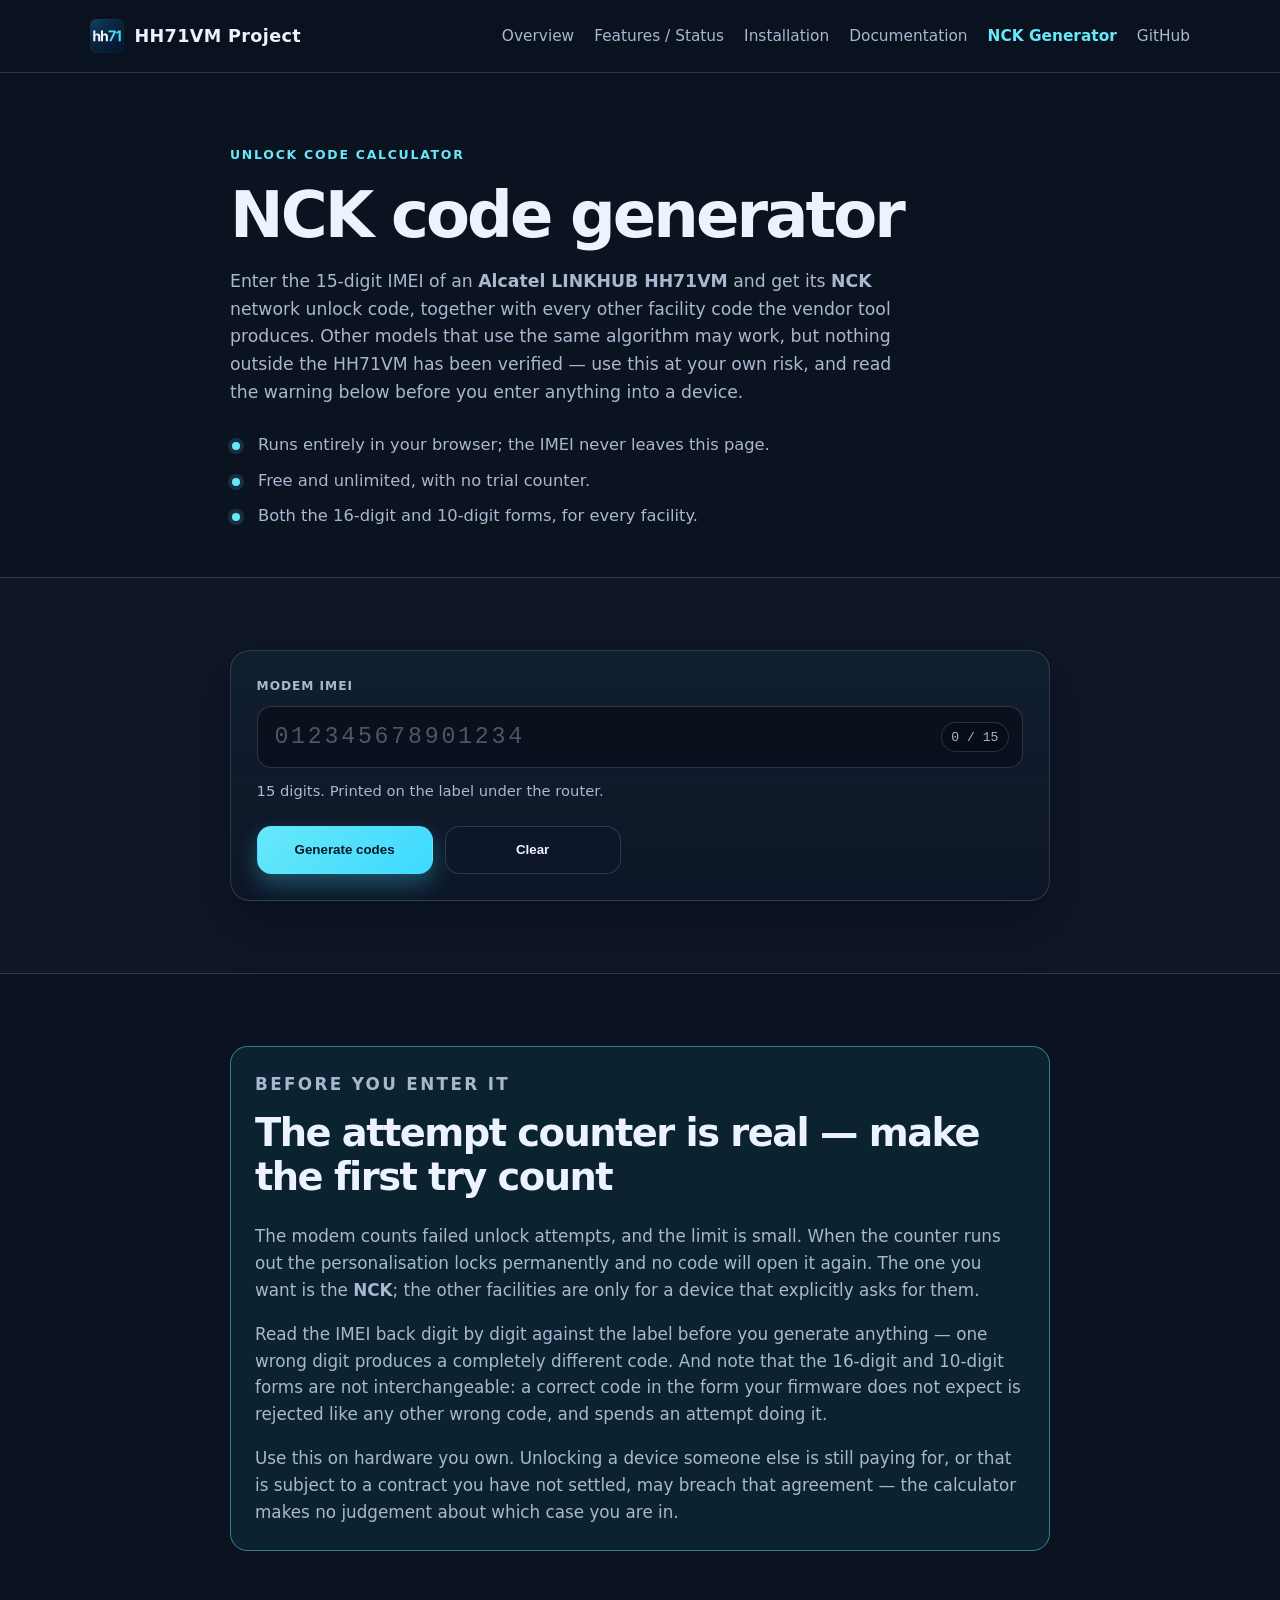
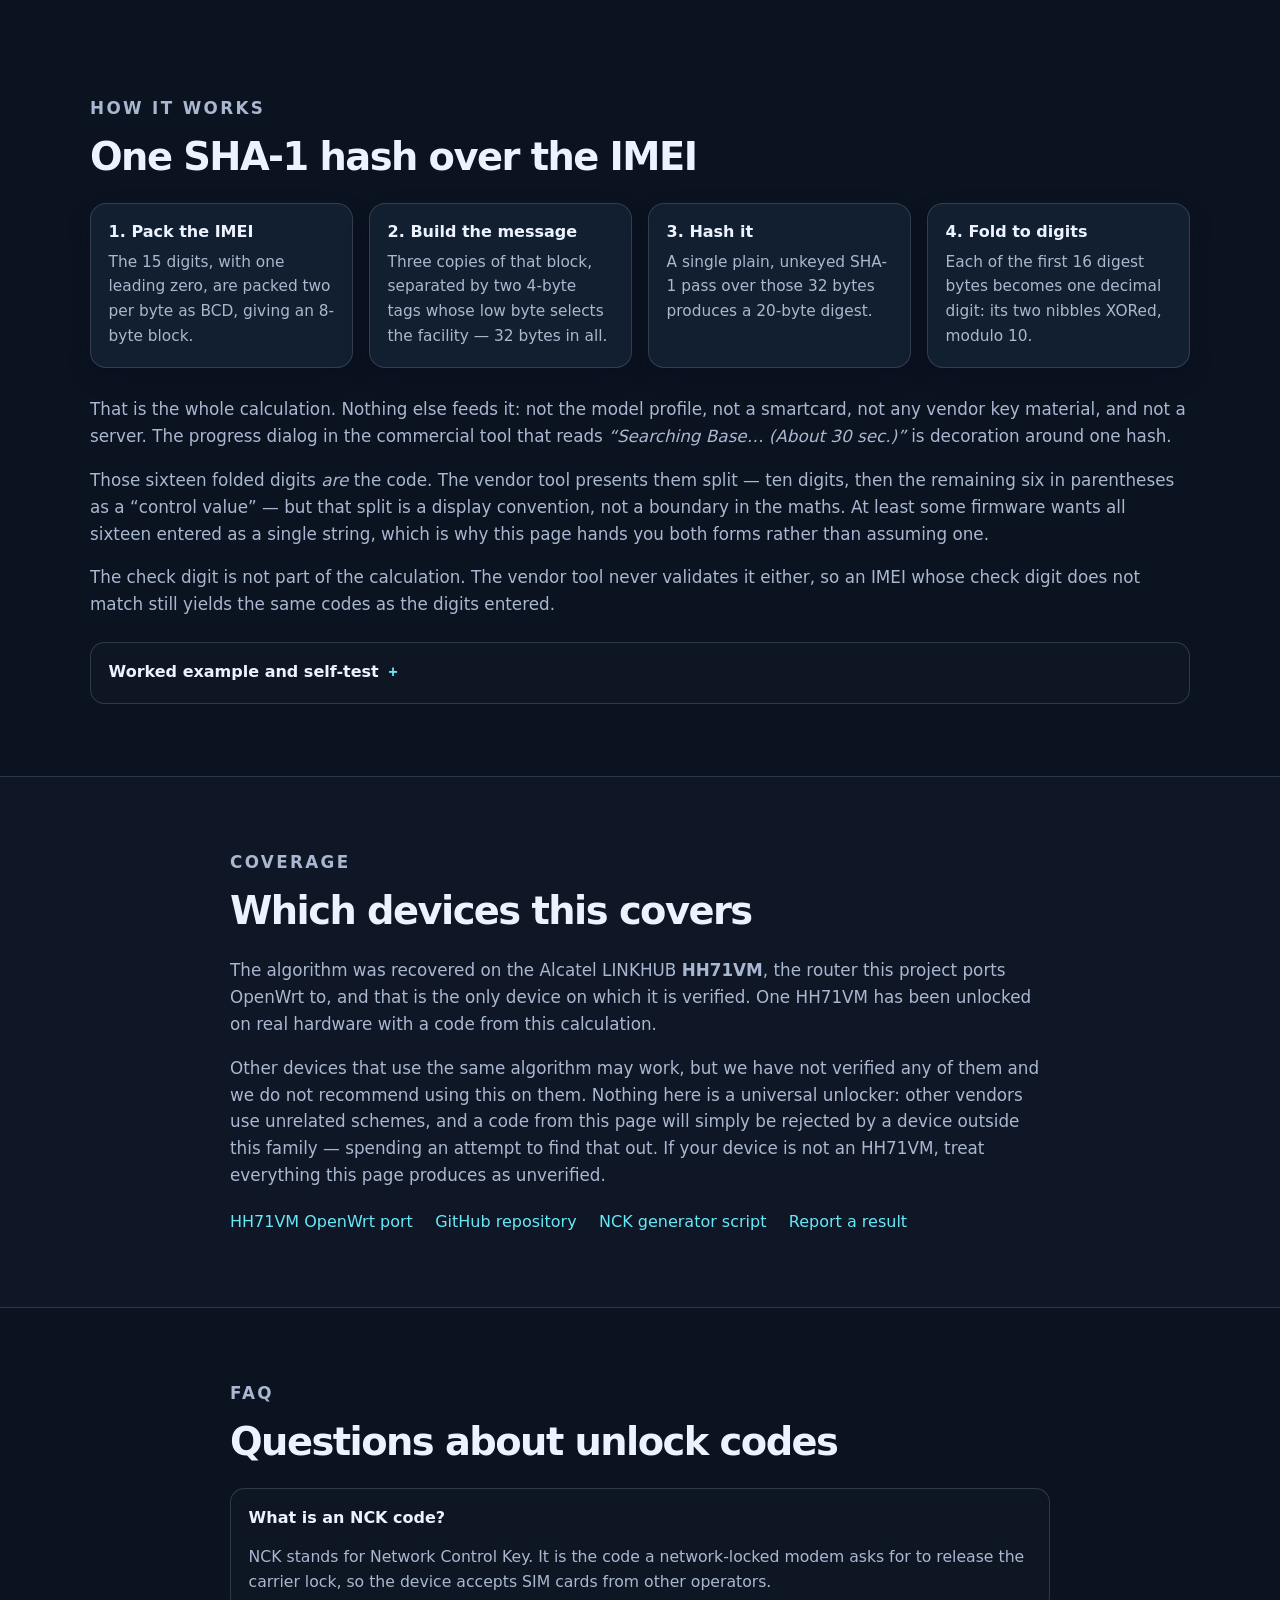
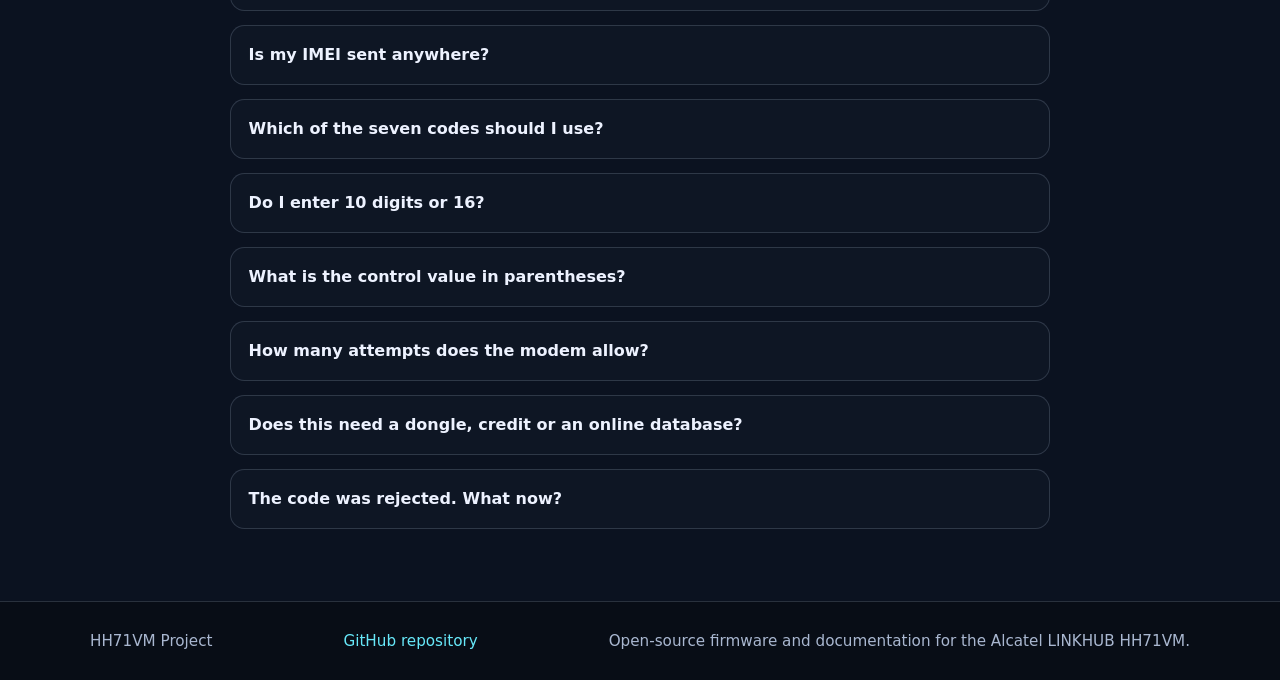
==== nck.html @ 525d57ba "updated branding" ====
<!doctype html>
<html lang="en">
  <head>
    <meta charset="utf-8">
    <meta name="viewport" content="width=device-width, initial-scale=1">
    <title>NCK Code Generator for Alcatel LINKHUB HH71VM | HH71VM Project</title>
    <meta
      name="description"
      content="Free NCK unlock code generator for the Alcatel LINKHUB HH71VM. Enter the 15-digit IMEI to get the network unlock code and every facility code, calculated entirely in your browser. Verified on the HH71VM only."
    >
    <meta name="robots" content="index, follow, max-image-preview:large, max-snippet:-1, max-video-preview:-1">
    <link rel="canonical" href="https://sowarden.github.io/nck.html">
    <meta property="og:title" content="NCK Code Generator for Alcatel LINKHUB HH71VM">
    <meta
      property="og:description"
      content="Calculate the NCK network unlock code and all facility codes for the Alcatel LINKHUB HH71VM from the IMEI alone. Nothing is uploaded. Verified on the HH71VM only."
    >
    <meta property="og:type" content="website">
    <meta property="og:url" content="https://sowarden.github.io/nck.html">
    <meta property="og:site_name" content="HH71VM Project">
    <meta property="og:image" content="https://sowarden.github.io/og-image.png">
    <meta property="og:image:type" content="image/png">
    <meta property="og:image:width" content="1200">
    <meta property="og:image:height" content="630">
    <meta property="og:image:alt" content="HH71VM Project - OpenWrt for Alcatel LINKHUB HH71VM">
    <meta name="twitter:card" content="summary_large_image">
    <meta name="twitter:title" content="NCK Code Generator for Alcatel LINKHUB HH71VM | HH71VM Project">
    <meta
      name="twitter:description"
      content="Enter a 15-digit IMEI and get the NCK network unlock code plus every facility code, computed in your browser."
    >
    <meta name="twitter:image" content="https://sowarden.github.io/og-image.png">
    <meta name="twitter:image:alt" content="HH71VM Project - OpenWrt for Alcatel LINKHUB HH71VM">
    <link rel="icon" href="favicon.svg" type="image/svg+xml" sizes="any">
    <link rel="icon" href="favicon.ico" sizes="16x16 32x32 48x48">
    <link rel="apple-touch-icon" href="apple-touch-icon.png" sizes="180x180">
    <link rel="mask-icon" href="safari-pinned-tab.svg" color="#48DDF8">
    <link rel="manifest" href="site.webmanifest">
    <meta name="theme-color" content="#081321">
    <link rel="stylesheet" href="styles.css">
    <script src="nck.js" defer></script>
    <script type="application/ld+json">
    {
      "@context": "https://schema.org",
      "@graph": [
        {
          "@type": "WebApplication",
          "name": "NCK Code Generator for Alcatel LINKHUB HH71VM",
          "url": "https://sowarden.github.io/nck.html",
          "applicationCategory": "UtilitiesApplication",
          "operatingSystem": "Any browser",
          "browserRequirements": "Requires JavaScript",
          "description": "Calculates the NCK network unlock code and all facility codes for the Alcatel LINKHUB HH71VM from the 15-digit IMEI, entirely client-side. Verified on the HH71VM only.",
          "isAccessibleForFree": true,
          "offers": {
            "@type": "Offer",
            "price": "0",
            "priceCurrency": "USD"
          },
          "isPartOf": {
            "@type": "WebSite",
            "url": "https://sowarden.github.io/",
            "name": "HH71VM Project"
          }
        },
        {
          "@type": "FAQPage",
          "mainEntity": [
            {
              "@type": "Question",
              "name": "What is an NCK code?",
              "acceptedAnswer": {
                "@type": "Answer",
                "text": "NCK stands for Network Control Key. It is the code a network-locked modem asks for to release the carrier lock, so the device accepts SIM cards from other operators."
              }
            },
            {
              "@type": "Question",
              "name": "Is my IMEI sent anywhere?",
              "acceptedAnswer": {
                "@type": "Answer",
                "text": "No. The calculation runs in your browser in JavaScript. The page makes no network request with your IMEI, stores nothing, and works offline once loaded."
              }
            },
            {
              "@type": "Question",
              "name": "Do I enter 10 digits or 16?",
              "acceptedAnswer": {
                "@type": "Answer",
                "text": "It depends on the device. Some devices accept the 10-digit code; others accept the full 16 digits, which is the 10-digit code with the six-digit control value appended. There is no reliable way to tell in advance which form a particular unit expects."
              }
            },
            {
              "@type": "Question",
              "name": "Which of the seven codes should I use?",
              "acceptedAnswer": {
                "@type": "Answer",
                "text": "For a carrier-locked modem the NCK is the one you want. The others correspond to the remaining 3GPP personalisation categories and are only needed if the device asks for that specific facility."
              }
            },
            {
              "@type": "Question",
              "name": "How many attempts does the modem allow?",
              "acceptedAnswer": {
                "@type": "Answer",
                "text": "The unlock attempt counter is real and usually allows fewer than ten tries before the personalisation locks permanently. Check the IMEI against the label before generating a code, and note that a correct code in the form your firmware does not expect is rejected like any other wrong code and spends an attempt."
              }
            },
            {
              "@type": "Question",
              "name": "Does this need a dongle, credit or an online database?",
              "acceptedAnswer": {
                "@type": "Answer",
                "text": "No. The code depends on nothing but the IMEI and the facility index. There is no key material, no smartcard and no server lookup involved."
              }
            }
          ]
        }
      ]
    }
    </script>
  </head>
  <body>
    <header class="site-header">
      <div class="container header-inner">
        <a class="brand" href="index.html" aria-label="HH71VM Project home"><img class="brand-mark" src="favicon.svg" alt="" width="34" height="34">HH71VM Project</a>
        <nav class="site-nav" aria-label="Main navigation">
          <a href="index.html#overview">Overview</a>
          <a href="index.html#status">Features / Status</a>
          <a href="index.html#install">Installation</a>
          <a href="index.html#docs">Documentation</a>
          <a href="nck.html" aria-current="page">NCK Generator</a>
          <a href="index.html#project">GitHub</a>
        </nav>
      </div>
    </header>

    <main id="top">
      <section class="hero tool-hero">
        <div class="container narrow">
          <p class="eyebrow">Unlock code calculator</p>
          <h1 class="tool-title">NCK code generator</h1>
          <p class="lede">
            Enter the 15-digit IMEI of an <strong>Alcatel LINKHUB HH71VM</strong> and get its
            <strong>NCK</strong> network unlock code, together with every other facility code the
            vendor tool produces. Other models that use the same algorithm may work, but nothing
            outside the HH71VM has been verified — use this at your own risk, and read the warning
            below before you enter anything into a device.
          </p>
          <ul class="tool-points">
            <li>Runs entirely in your browser; the IMEI never leaves this page.</li>
            <li>Free and unlimited, with no trial counter.</li>
            <li>Both the 16-digit and 10-digit forms, for every facility.</li>
          </ul>
        </div>
      </section>

      <section id="generator" class="section section-alt">
        <div class="container narrow">
          <div class="tool-card">
            <form id="nck-form" novalidate>
              <div class="field-block">
                <label class="field-label" for="imei">Modem IMEI</label>
                <div class="field">
                  <input
                    id="imei"
                    name="imei"
                    type="text"
                    inputmode="numeric"
                    autocomplete="off"
                    autocorrect="off"
                    autocapitalize="off"
                    spellcheck="false"
                    maxlength="32"
                    placeholder="012345678901234"
                    aria-describedby="imei-hint"
                  >
                  <span id="imei-counter" class="field-counter" aria-hidden="true">0 / 15</span>
                </div>
                <p id="imei-hint" class="field-hint">15 digits. Printed on the label under the router.</p>
                <p id="imei-error" class="field-error" role="alert" hidden></p>
              </div>

              <div class="tool-actions">
                <button type="submit" class="button primary">Generate codes</button>
                <button type="button" id="nck-reset" class="button secondary">Clear</button>
              </div>
            </form>
          </div>

          <div id="nck-results" class="results" hidden>
            <div class="result-primary">
              <div class="result-primary-head">
                <span class="card-label">Network unlock code — NCK</span>
                <span class="result-imei">IMEI <span id="nck-echo"></span></span>
              </div>

              <div class="code-option">
                <div class="code-option-head">
                  <span class="code-option-name">Full code · 16 digits</span>
                </div>
                <div class="code-option-body">
                  <code id="nck-primary-full" class="result-code"></code>
                  <button type="button" id="nck-copy-full" class="button primary">Copy</button>
                </div>
              </div>

              <div class="code-option">
                <div class="code-option-head">
                  <span class="code-option-name">Short code · 10 digits</span>
                </div>
                <div class="code-option-body">
                  <code id="nck-primary-code" class="result-code result-code-sm"></code>
                  <button type="button" id="nck-primary-copy" class="button secondary">Copy</button>
                </div>
              </div>

              <p class="result-meta">
                The full code is just the short code with the control value
                <code id="nck-primary-control" class="code-control"></code> appended — the six
                digits the vendor tool prints in parentheses. Both forms come from the same
                calculation; the difference is only how much of it the firmware asks for.
              </p>
            </div>

            <div class="region-note">
              <h2 class="region-note-title">10 digits or 16?</h2>
              <p>
                Some devices accept the 10-digit code; others accept the full 16 digits. There is
                no reliable way to tell in advance which form your unit expects, and unlock
                attempts are limited, so read the warning below before entering either.
              </p>
            </div>

            <h2 class="results-heading">All facility codes</h2>
            <div class="table-wrap">
              <table class="code-table">
                <caption class="sr-only">Unlock codes for each personalisation facility, derived from the entered IMEI, in both the 16-digit and 10-digit forms</caption>
                <thead>
                  <tr>
                    <th scope="col">Facility</th>
                    <th scope="col">Full code <span class="th-note">16 digits</span></th>
                    <th scope="col">Short code <span class="th-note">10 digits</span></th>
                  </tr>
                </thead>
                <tbody id="nck-tbody"></tbody>
              </table>
            </div>
          </div>

          <p id="nck-status" class="sr-only" role="status" aria-live="polite"></p>

          <noscript>
            <p class="inline-notice">
              This calculator runs in the browser, so JavaScript needs to be enabled. Nothing is
              uploaded either way.
            </p>
          </noscript>
        </div>
      </section>

      <section class="section warning-section">
        <div class="container narrow warning-box">
          <div class="section-header">
            <p class="eyebrow">Before you enter it</p>
            <h2>The attempt counter is real — make the first try count</h2>
          </div>
          <p>
            The modem counts failed unlock attempts, and the limit is small. When the counter runs
            out the personalisation locks permanently and no code will open it again. The one you
            want is the <strong>NCK</strong>; the other facilities are only for a device that
            explicitly asks for them.
          </p>
          <p>
            Read the IMEI back digit by digit against the label before you generate anything — one
            wrong digit produces a completely different code. And note that the 16-digit and
            10-digit forms are not interchangeable: a correct code in the form your firmware does
            not expect is rejected like any other wrong code, and spends an attempt doing it.
          </p>
          <p>
            Use this on hardware you own. Unlocking a device someone else is still paying for, or
            that is subject to a contract you have not settled, may breach that agreement — the
            calculator makes no judgement about which case you are in.
          </p>
        </div>
      </section>

      <section id="how" class="section">
        <div class="container">
          <div class="section-header">
            <p class="eyebrow">How it works</p>
            <h2>One SHA-1 hash over the IMEI</h2>
          </div>
          <div class="feature-grid">
            <article class="feature-item">
              <h3>1. Pack the IMEI</h3>
              <p>The 15 digits, with one leading zero, are packed two per byte as BCD, giving an 8-byte block.</p>
            </article>
            <article class="feature-item">
              <h3>2. Build the message</h3>
              <p>Three copies of that block, separated by two 4-byte tags whose low byte selects the facility — 32 bytes in all.</p>
            </article>
            <article class="feature-item">
              <h3>3. Hash it</h3>
              <p>A single plain, unkeyed SHA-1 pass over those 32 bytes produces a 20-byte digest.</p>
            </article>
            <article class="feature-item">
              <h3>4. Fold to digits</h3>
              <p>Each of the first 16 digest bytes becomes one decimal digit: its two nibbles XORed, modulo 10.</p>
            </article>
          </div>

          <div class="how-notes">
            <p>
              That is the whole calculation. Nothing else feeds it: not the model profile, not a
              smartcard, not any vendor key material, and not a server. The progress dialog in the
              commercial tool that reads <em>“Searching Base… (About 30 sec.)”</em> is decoration
              around one hash.
            </p>
            <p>
              Those sixteen folded digits <em>are</em> the code. The vendor tool presents them split
              — ten digits, then the remaining six in parentheses as a “control value” — but that
              split is a display convention, not a boundary in the maths. At least some firmware
              wants all sixteen entered as a single string, which is why this page hands you both
              forms rather than assuming one.
            </p>
            <p>
              The check digit is not part of the calculation. The vendor tool never validates it
              either, so an IMEI whose check digit does not match still yields the same codes as
              the digits entered.
            </p>

            <details class="how-details">
              <summary>Worked example and self-test</summary>
              <p>
                Synthetic IMEI <code>012345678901234</code>, facility NCK. The message is the BCD
                block, tag <code>C0</code>, the block again, tag <code>CD</code>, and the block once
                more:
              </p>
              <pre class="code-block"><code>BCD      00 12 34 56 78 90 12 34
message  0012345678901234 c0000000 0012345678901234 cd000000 0012345678901234
SHA-1    9f30457f 2d72846f 6cafb5f8 d52aa2ed 299974df
fold     9f-&gt;6  30-&gt;3  45-&gt;1  7f-&gt;8  2d-&gt;5  72-&gt;5  84-&gt;2  6f-&gt;9
         6c-&gt;0  af-&gt;5  b5-&gt;4  f8-&gt;7  d5-&gt;8  2a-&gt;8  a2-&gt;8  ed-&gt;3
digits   6318552905478883        &lt;- the full 16-digit code
result   6318552905 (478883)     &lt;- as the vendor tool displays it</code></pre>
              <p>
                Entering that IMEI above should reproduce the full set exactly. If it does, the
                calculator on this page is behaving:
              </p>
              <pre class="code-block"><code>NCK     6318552905 (478883)
NSCK    8532047882 (407823)
SPCK    0942002456 (328911)
SIM     1523150021 (542477)
C       0536453544 (527474)
Other   9308353322 (504072)
T6      4862357454 (041781)</code></pre>
              <p>
                The facility tags are <code>C0 CD</code> for NCK, <code>52 C7</code> for NSCK,
                <code>80 44</code> for SPCK, <code>FD BE</code> for SIM, <code>43 7B</code> for C,
                <code>6D 38</code> for Other and <code>90 90</code> for the seventh entry. Only those
                two bytes differ between facilities.
              </p>
            </details>
          </div>
        </div>
      </section>

      <section id="compat" class="section section-alt">
        <div class="container narrow">
          <div class="section-header">
            <p class="eyebrow">Coverage</p>
            <h2>Which devices this covers</h2>
          </div>
          <p>
            The algorithm was recovered on the Alcatel LINKHUB <strong>HH71VM</strong>, the router
            this project ports OpenWrt to, and that is the only device on which it is verified. One
            HH71VM has been unlocked on real hardware with a code from this calculation.
          </p>
          <p>
            Other devices that use the same algorithm may work, but we have not verified any of
            them and we do not recommend using this on them. Nothing here is a universal unlocker:
            other vendors use unrelated schemes, and a code from this page will simply be rejected
            by a device outside this family — spending an attempt to find that out. If your device
            is not an HH71VM, treat everything this page produces as unverified.
          </p>
          <div class="inline-links">
            <a href="index.html">HH71VM OpenWrt port</a>
            <a href="https://github.com/sowarden/hh71vm-openwrt" target="_blank" rel="noreferrer">GitHub repository</a>
            <a href="https://github.com/sowarden/hh71vm-nck-gen" target="_blank" rel="noreferrer">NCK generator script</a>
            <a href="https://github.com/sowarden/hh71vm-openwrt/issues" target="_blank" rel="noreferrer">Report a result</a>
          </div>
        </div>
      </section>

      <section id="nck-faq" class="section">
        <div class="container narrow">
          <div class="section-header">
            <p class="eyebrow">FAQ</p>
            <h2>Questions about unlock codes</h2>
          </div>
          <div class="faq-list">
            <details open>
              <summary>What is an NCK code?</summary>
              <p>
                NCK stands for Network Control Key. It is the code a network-locked modem asks for to
                release the carrier lock, so the device accepts SIM cards from other operators.
              </p>
            </details>
            <details>
              <summary>Is my IMEI sent anywhere?</summary>
              <p>
                No. The calculation runs in your browser, in <a href="nck.js">nck.js</a> — which you
                can read. The page makes no network request with your IMEI, saves nothing, and keeps
                working with the connection turned off once it has loaded.
              </p>
            </details>
            <details>
              <summary>Which of the seven codes should I use?</summary>
              <p>
                For a carrier-locked modem, the <strong>NCK</strong>. The others cover the remaining
                3GPP personalisation categories — network subset, service provider, corporate and
                SIM/USIM — and are only needed when the device explicitly asks for that facility. The
                seventh entry, shown as T6, exists in the vendor code and produces a well-formed pair,
                but the vendor interface never displays it and what it unlocks is unidentified.
              </p>
            </details>
            <details>
              <summary>Do I enter 10 digits or 16?</summary>
              <p>
                It depends on the device. Some devices accept the 10-digit code; others accept the
                full 16 digits — the short code with the control value appended. There is no
                reliable way to tell in advance which form your unit expects.
              </p>
            </details>
            <details>
              <summary>What is the control value in parentheses?</summary>
              <p>
                The last six of the sixteen digits the calculation produces. The vendor tool prints
                it in parentheses, which makes it look like a separate cross-check value — but the
                split is only a display convention. On firmware that expects the long form, those
                six digits are simply the tail of the code you type in.
              </p>
            </details>
            <details>
              <summary>How many attempts does the modem allow?</summary>
              <p>
                Fewer than you would like — typically under ten, and the counter does not reset. Once
                it is exhausted the personalisation is permanently locked and no code, from this page
                or anywhere else, will open it. Enter one code, carefully.
              </p>
            </details>
            <details>
              <summary>Does this need a dongle, credit or an online database?</summary>
              <p>
                No. The code depends on nothing but the IMEI and the facility index. No key material,
                no smartcard, no per-code payment and no server lookup are involved, which is why this
                page can be free and unlimited.
              </p>
            </details>
            <details>
              <summary>The code was rejected. What now?</summary>
              <p>
                Check the IMEI digit by digit first — off the label, not from memory — because one
                wrong digit produces an unrelated code. Bear in mind too that a correct code in the
                form your firmware does not expect fails exactly like a wrong one. If the IMEI is
                right, the device most likely does not use this unlock profile at all, and further
                attempts will only spend the counter.
              </p>
            </details>
          </div>
        </div>
      </section>
    </main>

    <footer class="site-footer">
      <div class="container footer-inner">
        <span>HH71VM Project</span>
        <a href="https://github.com/sowarden/hh71vm-openwrt" target="_blank" rel="noreferrer">GitHub repository</a>
        <span>Open-source firmware and documentation for the Alcatel LINKHUB HH71VM.</span>
      </div>
    </footer>
  </body>
</html>
---- styles.css ----
:root {
  --bg: #0b1220;
  --bg-elevated: #101a2b;
  --panel: #121f30;
  --panel-alt: #0d1728;
  --line: rgba(148, 163, 184, 0.24);
  --text: #edf2ff;
  --muted: #a9b7d0;
  --accent: #67e8f9;
  --accent-strong: #3dd9ff;
  --success: #34d399;
  --warning-bg: rgba(14, 116, 144, 0.16);
  --warning-line: rgba(103, 232, 249, 0.45);
  --danger: #fca5a5;
  --danger-line: rgba(248, 113, 113, 0.5);
  --danger-bg: rgba(127, 29, 29, 0.22);
  --mono: ui-monospace, SFMono-Regular, "SF Mono", Menlo, Consolas, "Liberation Mono", monospace;
  --shadow: rgba(2, 6, 23, 0.42);
}

* { box-sizing: border-box; }

html {
  scroll-behavior: smooth;
}

body {
  margin: 0;
  background: var(--bg);
  color: var(--text);
  font-family: system-ui, -apple-system, BlinkMacSystemFont, "Segoe UI", sans-serif;
  line-height: 1.6;
}

a {
  color: var(--accent);
  text-decoration: none;
}

a:hover,
a:focus-visible {
  text-decoration: underline;
}

img {
  max-width: 100%;
  display: block;
}

.container {
  width: min(1100px, calc(100% - 2rem));
  margin: 0 auto;
}

.narrow {
  max-width: 820px;
}

.site-header {
  position: sticky;
  top: 0;
  z-index: 10;
  background: rgba(11, 18, 32, 0.9);
  backdrop-filter: blur(10px);
  border-bottom: 1px solid var(--line);
}

.header-inner {
  display: flex;
  align-items: center;
  justify-content: space-between;
  gap: 1.25rem;
  min-height: 72px;
}

.brand {
  display: inline-flex;
  align-items: center;
  gap: 0.65rem;
  color: var(--text);
  font-size: 1.1rem;
  font-weight: 700;
  letter-spacing: 0.02em;
  text-decoration: none;
}

.brand-mark {
  flex: 0 0 auto;
  width: 34px;
  height: 34px;
}

.site-nav {
  display: flex;
  flex-wrap: wrap;
  gap: 1.25rem;
  justify-content: flex-end;
}

.site-nav a {
  color: var(--muted);
  font-size: 0.96rem;
  text-decoration: none;
}

.site-nav a:hover,
.site-nav a:focus-visible {
  color: var(--text);
}

.site-nav a[aria-current="page"] {
  color: var(--accent);
  font-weight: 600;
}

.hero {
  padding: 5.5rem 0 4.25rem;
}

.hero-inner {
  display: grid;
  grid-template-columns: minmax(0, 1.7fr) minmax(280px, 0.9fr);
  gap: 2rem;
  align-items: center;
}

.eyebrow {
  margin: 0 0 0.85rem;
  color: var(--accent);
  font-size: 0.78rem;
  letter-spacing: 0.14em;
  text-transform: uppercase;
  font-weight: 700;
}

h1, h2, h3 {
  line-height: 1.15;
  margin: 0 0 1rem;
}

h1 {
  font-size: clamp(2.5rem, 5vw, 4.25rem);
  letter-spacing: -0.045em;
  max-width: 12ch;
}

h2 {
  font-size: clamp(2rem, 3vw, 2.7rem);
  letter-spacing: -0.04em;
}

h3 {
  font-size: 1.1rem;
}

.lede {
  color: var(--muted);
  font-size: 1.08rem;
  max-width: 62ch;
  margin: 0;
}

.cta-row {
  display: flex;
  flex-wrap: wrap;
  gap: 0.9rem;
  margin-top: 1.8rem;
}

.button {
  display: inline-flex;
  align-items: center;
  justify-content: center;
  min-height: 48px;
  padding: 0.82rem 1.2rem;
  border-radius: 0.9rem;
  border: 1px solid var(--line);
  font-weight: 700;
  transition: transform 0.18s ease, border-color 0.18s ease, background 0.18s ease;
}

.button:hover,
.button:focus-visible {
  text-decoration: none;
  transform: translateY(-1px);
}

.button.primary {
  background: linear-gradient(135deg, var(--accent) 0%, var(--accent-strong) 100%);
  color: #051827;
  border-color: transparent;
  box-shadow: 0 10px 22px rgba(61, 217, 255, 0.3);
}

.button.secondary {
  background: rgba(15, 23, 42, 0.5);
  color: var(--text);
}

.hero-panel {
  background: linear-gradient(180deg, rgba(17, 25, 39, 0.95), rgba(9, 16, 26, 0.96));
  border: 1px solid var(--line);
  border-radius: 1.25rem;
  box-shadow: 0 22px 48px var(--shadow);
  padding: 1.4rem;
}

.hero-panel dl {
  margin: 0;
  display: grid;
  gap: 1rem;
}

.hero-panel div {
  padding: 0.9rem 0.95rem;
  border: 1px solid var(--line);
  border-radius: 0.9rem;
  background: rgba(13, 23, 40, 0.5);
}

.hero-panel dt {
  font-size: 0.76rem;
  letter-spacing: 0.08em;
  text-transform: uppercase;
  color: var(--muted);
}

.hero-panel dd {
  margin: 0.3rem 0 0;
  color: var(--text);
  font-weight: 600;
}

.section {
  padding: 4.5rem 0;
}

.section-alt {
  background: rgba(17, 24, 39, 0.78);
  border-top: 1px solid var(--line);
  border-bottom: 1px solid var(--line);
}

.section-header {
  margin-bottom: 1.5rem;
}

.section p {
  color: var(--muted);
  font-size: 1.05rem;
  margin-top: 0;
}

.feature-grid {
  display: grid;
  grid-template-columns: repeat(4, minmax(0, 1fr));
  gap: 1rem;
}

.feature-item {
  background: var(--panel);
  border: 1px solid var(--line);
  border-radius: 1rem;
  padding: 1.2rem 1.1rem;
  box-shadow: 0 10px 24px rgba(2, 6, 23, 0.18);
}

.feature-item h3 {
  margin-bottom: 0.5rem;
  font-size: 1rem;
}

.feature-item p {
  margin: 0;
  font-size: 0.96rem;
}

.cards {
  display: grid;
  grid-template-columns: repeat(3, minmax(0, 1fr));
  gap: 1rem;
}

.card {
  display: flex;
  flex-direction: column;
  gap: 0.5rem;
  background: linear-gradient(180deg, rgba(18, 31, 48, 0.95), rgba(13, 23, 40, 0.92));
  border: 1px solid var(--line);
  border-radius: 1rem;
  padding: 1.25rem 1.15rem;
  color: var(--text);
  box-shadow: 0 12px 28px rgba(2, 6, 23, 0.18);
  transition: transform 0.18s ease, border-color 0.18s ease;
}

.card:hover,
.card:focus-visible {
  text-decoration: none;
  transform: translateY(-2px);
  border-color: rgba(103, 232, 249, 0.5);
}

.card-label {
  color: var(--accent);
  font-size: 0.72rem;
  letter-spacing: 0.12em;
  text-transform: uppercase;
  font-weight: 700;
}

.card strong {
  font-size: 1.08rem;
  line-height: 1.3;
}

.card small {
  color: var(--muted);
  font-size: 0.9rem;
}

.warning-box {
  background: var(--warning-bg);
  border: 1px solid var(--warning-line);
  border-radius: 1.1rem;
  padding: 1.5rem;
}

.warning-box p:last-child {
  margin-bottom: 0;
}

.faq-list {
  display: grid;
  gap: 0.9rem;
}

.faq-list details {
  background: rgba(17, 24, 39, 0.76);
  border: 1px solid var(--line);
  border-radius: 0.9rem;
  padding: 1rem 1.1rem;
}

.faq-list summary {
  cursor: pointer;
  font-weight: 700;
  list-style: none;
}

.faq-list summary::-webkit-details-marker {
  display: none;
}

.faq-list p {
  margin: 0.8rem 0 0;
  font-size: 0.98rem;
}

.inline-links {
  display: flex;
  flex-wrap: wrap;
  gap: 1rem 1.4rem;
  margin-top: 1.25rem;
}

.site-footer {
  border-top: 1px solid var(--line);
  background: rgba(8, 13, 22, 0.9);
}

.footer-inner {
  display: flex;
  flex-wrap: wrap;
  align-items: center;
  justify-content: space-between;
  gap: 1rem;
  min-height: 78px;
  color: var(--muted);
  font-size: 0.95rem;
}

:focus-visible {
  outline: 2px solid var(--accent);
  outline-offset: 3px;
}

@media (max-width: 900px) {
  .hero-inner,
  .feature-grid,
  .cards {
    grid-template-columns: 1fr 1fr;
  }

  .hero-inner {
    grid-template-columns: 1fr;
  }
}

/* The nav carries six items, so it moves under the brand before it would have to
   wrap awkwardly beside it. */
@media (max-width: 860px) {
  .header-inner {
    flex-direction: column;
    align-items: flex-start;
    gap: 0.55rem;
    padding-top: 0.75rem;
    padding-bottom: 0.75rem;
  }

  .site-nav {
    justify-content: flex-start;
    gap: 0.4rem 1.1rem;
  }
}

@media (max-width: 640px) {
  .site-header {
    position: static;
  }

  .header-inner,
  .footer-inner {
    flex-direction: column;
    align-items: flex-start;
  }

  .hero {
    padding-top: 4rem;
  }

  .feature-grid,
  .cards {
    grid-template-columns: 1fr;
  }

  .button {
    width: 100%;
  }
}

@media (prefers-reduced-motion: reduce) {
  html { scroll-behavior: auto; }
  *, *::before, *::after {
    animation-duration: 0.01ms !important;
    animation-iteration-count: 1 !important;
    transition-duration: 0.01ms !important;
  }
}

/* ==================================================================
   NCK code generator (nck.html)
   ================================================================== */

[hidden] {
  display: none !important;
}

/* Anchor targets have to clear the sticky header, or a link such as
   index.html#install lands with its heading hidden underneath it. */
main[id],
section[id] {
  scroll-margin-top: 92px;
}

@media (max-width: 860px) {
  main[id],
  section[id] {
    scroll-margin-top: 124px;
  }
}

/* Below this the header is not sticky, so it needs no allowance. */
@media (max-width: 640px) {
  main[id],
  section[id] {
    scroll-margin-top: 1rem;
  }
}

.sr-only {
  position: absolute;
  width: 1px;
  height: 1px;
  padding: 0;
  margin: -1px;
  overflow: hidden;
  clip: rect(0, 0, 0, 0);
  white-space: nowrap;
  border: 0;
}

code {
  font-family: var(--mono);
  font-size: 0.92em;
  background: rgba(103, 232, 249, 0.08);
  border: 1px solid rgba(103, 232, 249, 0.16);
  border-radius: 0.35rem;
  padding: 0.1em 0.35em;
  color: var(--text);
}

.code-block {
  margin: 0 0 1rem;
  padding: 1rem 1.1rem;
  background: var(--panel-alt);
  border: 1px solid var(--line);
  border-radius: 0.8rem;
  overflow-x: auto;
  font-size: 0.86rem;
  line-height: 1.7;
  -webkit-overflow-scrolling: touch;
}

.code-block code {
  background: none;
  border: 0;
  padding: 0;
  font-size: inherit;
  color: var(--muted);
  white-space: pre;
}

/* ---- Hero ---- */

.tool-hero {
  padding: 4.5rem 0 3rem;
}

.tool-title {
  max-width: 22ch;
}

.tool-points {
  list-style: none;
  margin: 1.6rem 0 0;
  padding: 0;
  display: grid;
  gap: 0.6rem;
}

.tool-points li {
  position: relative;
  padding-left: 1.75rem;
  color: var(--muted);
  font-size: 1.02rem;
}

.tool-points li::before {
  content: "";
  position: absolute;
  left: 0.15rem;
  top: 0.62em;
  width: 0.5rem;
  height: 0.5rem;
  border-radius: 50%;
  background: var(--accent);
  box-shadow: 0 0 0 4px rgba(103, 232, 249, 0.14);
}

/* ---- Form ---- */

.tool-card {
  background: linear-gradient(180deg, rgba(18, 31, 48, 0.95), rgba(13, 23, 40, 0.92));
  border: 1px solid var(--line);
  border-radius: 1.25rem;
  box-shadow: 0 22px 48px var(--shadow);
  padding: 1.6rem;
}

.field-block {
  margin-bottom: 1.4rem;
}

.field-label {
  display: block;
  font-size: 0.76rem;
  letter-spacing: 0.08em;
  text-transform: uppercase;
  color: var(--muted);
  font-weight: 700;
  margin-bottom: 0.6rem;
}

.field {
  position: relative;
  display: flex;
  align-items: center;
}

.field input {
  width: 100%;
  min-height: 62px;
  padding: 0.85rem 6.25rem 0.85rem 1.05rem;
  background: rgba(8, 14, 25, 0.75);
  border: 1px solid var(--line);
  border-radius: 0.9rem;
  color: var(--text);
  font-family: var(--mono);
  font-size: clamp(1.1rem, 4.4vw, 1.45rem);
  letter-spacing: 0.12em;
  transition: border-color 0.18s ease, box-shadow 0.18s ease;
}

.field input::placeholder {
  color: rgba(169, 183, 208, 0.42);
  letter-spacing: 0.12em;
}

.field input:hover {
  border-color: rgba(148, 163, 184, 0.4);
}

.field input:focus {
  outline: none;
  border-color: var(--accent);
  box-shadow: 0 0 0 4px rgba(103, 232, 249, 0.16);
}

.field input[aria-invalid="true"] {
  border-color: var(--danger-line);
}

.field input[aria-invalid="true"]:focus {
  box-shadow: 0 0 0 4px rgba(248, 113, 113, 0.16);
}

.field-counter {
  position: absolute;
  right: 0.9rem;
  top: 50%;
  transform: translateY(-50%);
  font-family: var(--mono);
  font-size: 0.82rem;
  font-variant-numeric: tabular-nums;
  color: var(--muted);
  background: rgba(8, 14, 25, 0.9);
  border: 1px solid var(--line);
  border-radius: 999px;
  padding: 0.22rem 0.6rem;
  pointer-events: none;
  transition: color 0.18s ease, border-color 0.18s ease;
}

.field-counter[data-state="ready"] {
  color: var(--success);
  border-color: rgba(52, 211, 153, 0.45);
}

.field-counter[data-state="over"] {
  color: var(--danger);
  border-color: var(--danger-line);
}

.tool-card .field-hint {
  margin: 0.7rem 0 0;
  color: var(--muted);
  font-size: 0.92rem;
  line-height: 1.65;
}

.tool-card .field-error {
  display: flex;
  gap: 0.5rem;
  align-items: flex-start;
  margin: 0.8rem 0 0;
  padding: 0.65rem 0.85rem;
  background: var(--danger-bg);
  border: 1px solid var(--danger-line);
  border-radius: 0.7rem;
  color: var(--danger);
  font-size: 0.93rem;
  font-weight: 600;
}

.tool-card .field-error::before {
  content: "!";
  flex: 0 0 auto;
  width: 1.15rem;
  height: 1.15rem;
  margin-top: 0.12rem;
  border-radius: 50%;
  border: 1px solid currentColor;
  font-size: 0.78rem;
  line-height: 1.05rem;
  text-align: center;
  font-weight: 700;
}

.tool-actions {
  display: flex;
  flex-wrap: wrap;
  gap: 0.75rem;
}

.tool-actions .button {
  flex: 0 1 auto;
  min-width: 11rem;
}

/* ---- Results ---- */

.results {
  margin-top: 1.75rem;
}

.results[hidden] {
  display: none;
}

.result-primary {
  background: linear-gradient(180deg, rgba(14, 116, 144, 0.2), rgba(13, 23, 40, 0.75));
  border: 1px solid var(--warning-line);
  border-radius: 1.25rem;
  padding: 1.4rem 1.5rem 1.25rem;
  box-shadow: 0 18px 40px rgba(2, 6, 23, 0.32);
}

.result-primary-head {
  display: flex;
  flex-wrap: wrap;
  align-items: baseline;
  justify-content: space-between;
  gap: 0.4rem 1rem;
  margin-bottom: 0.85rem;
}

.result-primary-head .card-label {
  display: block;
}

.result-imei {
  color: var(--muted);
  font-size: 0.86rem;
  font-family: var(--mono);
  letter-spacing: 0.04em;
}

.code-option {
  background: rgba(8, 14, 25, 0.45);
  border: 1px solid var(--line);
  border-radius: 0.9rem;
  padding: 0.85rem 1rem 0.95rem;
  margin-bottom: 0.7rem;
}

.code-option-head {
  display: flex;
  flex-wrap: wrap;
  align-items: center;
  justify-content: space-between;
  gap: 0.35rem 0.75rem;
  margin-bottom: 0.55rem;
}

.code-option-name {
  font-size: 0.74rem;
  letter-spacing: 0.1em;
  text-transform: uppercase;
  font-weight: 700;
  color: var(--muted);
}

.code-option-body {
  display: flex;
  flex-wrap: wrap;
  align-items: center;
  justify-content: space-between;
  gap: 0.75rem 1rem;
}

.result-code {
  background: none;
  border: 0;
  padding: 0;
  font-family: var(--mono);
  font-size: clamp(1.25rem, 5.6vw, 2.35rem);
  font-weight: 700;
  line-height: 1.15;
  letter-spacing: 0.04em;
  color: var(--text);
  user-select: all;
  -webkit-user-select: all;
}

.result-code-sm {
  font-size: clamp(1.3rem, 5.4vw, 1.95rem);
  letter-spacing: 0.08em;
}

.code-option-body .button {
  flex: 0 0 auto;
  min-width: 7.5rem;
}

.region-note {
  margin-top: 1.25rem;
  background: rgba(17, 24, 39, 0.76);
  border: 1px solid var(--line);
  border-left: 3px solid var(--accent);
  border-radius: 0.9rem;
  padding: 1.1rem 1.2rem;
}

.region-note-title {
  font-size: 1.02rem;
  letter-spacing: -0.01em;
  margin-bottom: 0.6rem;
}

.section .region-note p {
  font-size: 0.95rem;
  color: var(--muted);
  margin-bottom: 0.85rem;
}

.section .region-note p:last-child {
  margin-bottom: 0;
}

.th-note {
  display: block;
  margin-top: 0.15rem;
  font-size: 0.66rem;
  font-weight: 600;
  letter-spacing: 0.08em;
  color: rgba(169, 183, 208, 0.66);
}

.results .result-meta {
  margin: 1rem 0 0;
  padding-top: 0.9rem;
  border-top: 1px solid rgba(103, 232, 249, 0.2);
  color: var(--muted);
  font-size: 0.9rem;
}

.code-control {
  font-family: var(--mono);
  letter-spacing: 0.08em;
  color: var(--text);
  user-select: all;
  -webkit-user-select: all;
}

.section .inline-notice {
  margin: 1.1rem 0 0;
  padding: 0.9rem 1.05rem;
  background: var(--warning-bg);
  border: 1px solid var(--warning-line);
  border-left-width: 3px;
  border-radius: 0.7rem;
  color: var(--muted);
  font-size: 0.93rem;
  line-height: 1.6;
}

.section .inline-notice strong {
  color: var(--accent);
}

.results-heading {
  font-size: 1.15rem;
  letter-spacing: -0.01em;
  margin: 2rem 0 0.9rem;
}

/* ---- Facility table ---- */

.table-wrap {
  border: 1px solid var(--line);
  border-radius: 1rem;
  background: var(--panel);
  overflow: hidden;
}

.code-table {
  width: 100%;
  border-collapse: collapse;
  font-size: 0.96rem;
}

.code-table thead th {
  text-align: left;
  padding: 0.8rem 0.9rem;
  background: rgba(8, 14, 25, 0.5);
  border-bottom: 1px solid var(--line);
  color: var(--muted);
  font-size: 0.72rem;
  letter-spacing: 0.12em;
  text-transform: uppercase;
  font-weight: 700;
  white-space: nowrap;
}

.code-table thead th:first-child,
.code-table tbody th {
  width: 30%;
}

.code-table tbody th,
.code-table tbody td {
  padding: 0.85rem 0.9rem;
  border-bottom: 1px solid rgba(148, 163, 184, 0.14);
  vertical-align: middle;
  text-align: left;
}

.code-table tbody tr:last-child th,
.code-table tbody tr:last-child td {
  border-bottom: 0;
}

.code-table tbody tr.is-primary {
  background: rgba(103, 232, 249, 0.07);
}

.facility-name {
  display: block;
  font-weight: 700;
  color: var(--text);
  font-size: 1rem;
}

.facility-label {
  display: block;
  margin-top: 0.15rem;
  color: var(--muted);
  font-size: 0.82rem;
  font-weight: 400;
  line-height: 1.45;
}

.code-table .code-value {
  background: none;
  border: 0;
  padding: 0;
  font-family: var(--mono);
  font-size: 1rem;
  font-weight: 700;
  letter-spacing: 0.05em;
  color: var(--text);
  user-select: all;
  -webkit-user-select: all;
}

.code-cell {
  display: flex;
  align-items: center;
  gap: 0.6rem;
  flex-wrap: wrap;
}

.copy-button {
  appearance: none;
  flex: 0 0 auto;
  background: rgba(15, 23, 42, 0.6);
  border: 1px solid var(--line);
  border-radius: 999px;
  color: var(--muted);
  font: inherit;
  font-size: 0.78rem;
  font-weight: 700;
  letter-spacing: 0.02em;
  min-height: 32px;
  padding: 0.18rem 0.7rem;
  cursor: pointer;
  transition: color 0.18s ease, border-color 0.18s ease, background 0.18s ease;
}

.copy-button:hover,
.copy-button:focus-visible {
  color: var(--text);
  border-color: rgba(103, 232, 249, 0.5);
}

.copy-button.is-copied,
.button.is-copied {
  color: var(--success);
  border-color: rgba(52, 211, 153, 0.5);
  background: rgba(52, 211, 153, 0.12);
}

.button.primary.is-copied {
  background: rgba(52, 211, 153, 0.16);
  box-shadow: none;
}

/* ---- How it works ---- */

.how-notes {
  margin-top: 1.75rem;
}

.how-details {
  background: rgba(17, 24, 39, 0.76);
  border: 1px solid var(--line);
  border-radius: 0.9rem;
  padding: 1rem 1.1rem;
  margin-top: 1.5rem;
}

.how-details summary {
  cursor: pointer;
  font-weight: 700;
  list-style: none;
  color: var(--text);
}

.how-details summary::-webkit-details-marker {
  display: none;
}

.how-details summary::after {
  content: " +";
  color: var(--accent);
  font-family: var(--mono);
}

.how-details[open] summary::after {
  content: " −";
}

.how-details > *:not(summary) {
  margin-top: 1rem;
}

.how-details p {
  color: var(--muted);
  font-size: 0.96rem;
  margin-bottom: 0;
}

/* ---- Responsive ---- */

@media (max-width: 720px) {
  .tool-card {
    padding: 1.2rem 1.1rem;
    border-radius: 1rem;
  }

  .field input {
    padding-right: 1.05rem;
    padding-bottom: 2.35rem;
  }

  .field-counter {
    top: auto;
    bottom: 0.55rem;
    right: auto;
    left: 0.95rem;
    transform: none;
  }

  .result-primary {
    padding: 1.15rem 1.15rem 1rem;
    border-radius: 1rem;
  }

  .code-option-body {
    align-items: stretch;
  }

  .code-option {
    padding: 0.8rem 0.85rem 0.9rem;
  }

  .tool-actions .button {
    min-width: 0;
  }

  /* Each facility row becomes its own card, labelled the way the summary
     panels on the home page are. */
  .table-wrap {
    border: 0;
    border-radius: 0;
    background: none;
    overflow: visible;
  }

  .code-table,
  .code-table tbody,
  .code-table tbody tr,
  .code-table tbody th,
  .code-table tbody td {
    display: block;
    width: auto;
  }

  .code-table thead {
    display: none;
  }

  .code-table tbody tr {
    background: var(--panel);
    border: 1px solid var(--line);
    border-radius: 0.9rem;
    padding: 1rem 1.05rem;
    margin-bottom: 0.75rem;
  }

  .code-table tbody tr.is-primary {
    background: rgba(103, 232, 249, 0.07);
    border-color: rgba(103, 232, 249, 0.42);
  }

  .code-table tbody tr:last-child {
    margin-bottom: 0;
  }

  .code-table tbody th,
  .code-table tbody td {
    padding: 0;
    border-bottom: 0;
  }

  .code-table tbody td {
    margin-top: 0.85rem;
  }

  .code-table tbody td::before {
    content: attr(data-label);
    display: block;
    margin-bottom: 0.25rem;
    color: var(--muted);
    font-size: 0.7rem;
    letter-spacing: 0.1em;
    text-transform: uppercase;
    font-weight: 700;
  }
}

@media (max-width: 640px) {
  .tool-hero {
    padding: 3.25rem 0 2.5rem;
  }

  .tool-actions {
    gap: 0.6rem;
  }

  .code-option-body .button {
    width: 100%;
  }
}
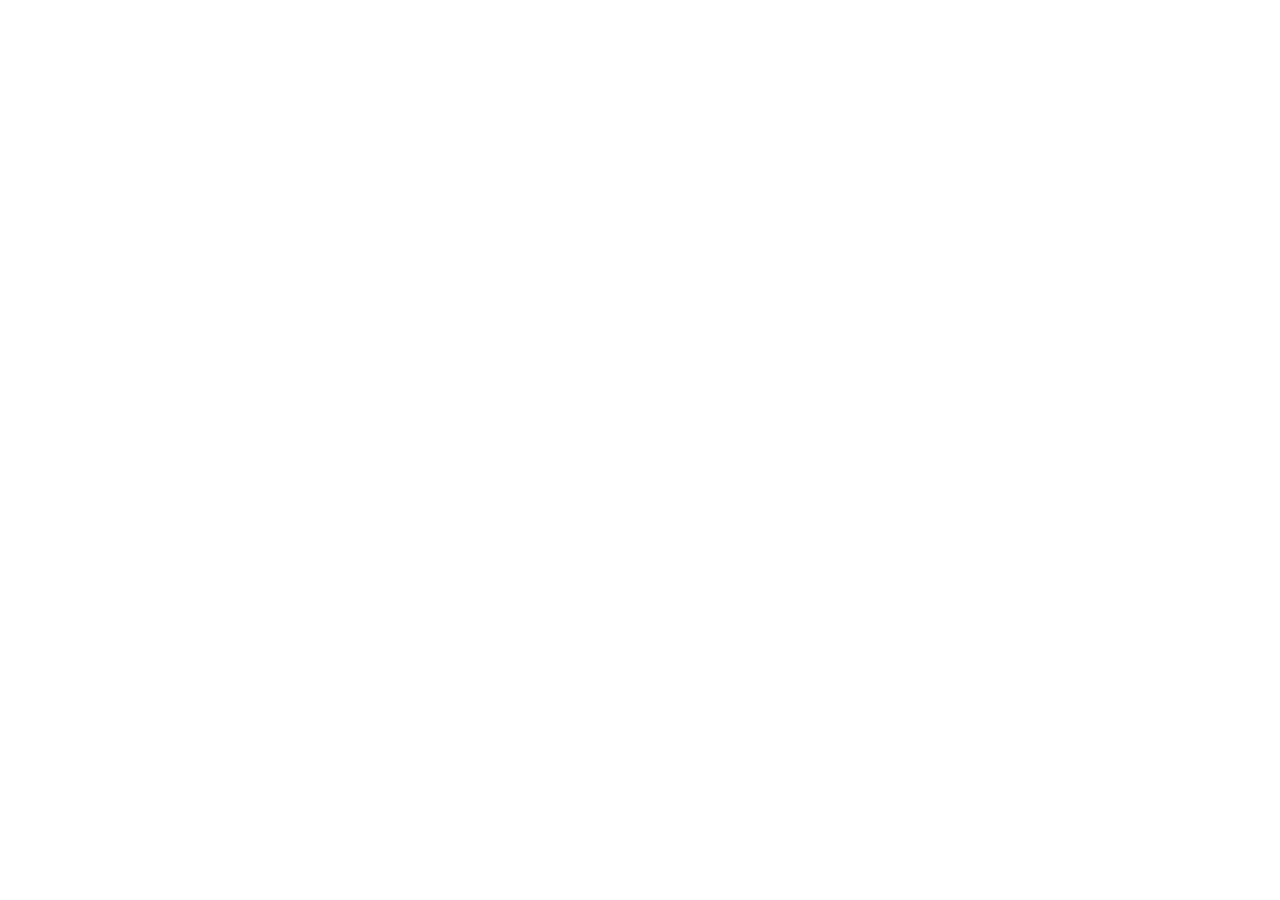
==== commit 57c508e9: "Redirect legacy site to undergrnd.dev" ====
--- a/nck.html
+++ b/nck.html
@@ -3,482 +3,15 @@
   <head>
     <meta charset="utf-8">
     <meta name="viewport" content="width=device-width, initial-scale=1">
-    <title>NCK Code Generator for Alcatel LINKHUB HH71VM | HH71VM Project</title>
-    <meta
-      name="description"
-      content="Free NCK unlock code generator for the Alcatel LINKHUB HH71VM. Enter the 15-digit IMEI to get the network unlock code and every facility code, calculated entirely in your browser. Verified on the HH71VM only."
-    >
-    <meta name="robots" content="index, follow, max-image-preview:large, max-snippet:-1, max-video-preview:-1">
-    <link rel="canonical" href="https://sowarden.github.io/nck.html">
-    <meta property="og:title" content="NCK Code Generator for Alcatel LINKHUB HH71VM">
-    <meta
-      property="og:description"
-      content="Calculate the NCK network unlock code and all facility codes for the Alcatel LINKHUB HH71VM from the IMEI alone. Nothing is uploaded. Verified on the HH71VM only."
-    >
-    <meta property="og:type" content="website">
-    <meta property="og:url" content="https://sowarden.github.io/nck.html">
-    <meta property="og:site_name" content="HH71VM Project">
-    <meta property="og:image" content="https://sowarden.github.io/og-image.png">
-    <meta property="og:image:type" content="image/png">
-    <meta property="og:image:width" content="1200">
-    <meta property="og:image:height" content="630">
-    <meta property="og:image:alt" content="HH71VM Project - OpenWrt for Alcatel LINKHUB HH71VM">
-    <meta name="twitter:card" content="summary_large_image">
-    <meta name="twitter:title" content="NCK Code Generator for Alcatel LINKHUB HH71VM | HH71VM Project">
-    <meta
-      name="twitter:description"
-      content="Enter a 15-digit IMEI and get the NCK network unlock code plus every facility code, computed in your browser."
-    >
-    <meta name="twitter:image" content="https://sowarden.github.io/og-image.png">
-    <meta name="twitter:image:alt" content="HH71VM Project - OpenWrt for Alcatel LINKHUB HH71VM">
-    <link rel="icon" href="favicon.svg" type="image/svg+xml" sizes="any">
-    <link rel="icon" href="favicon.ico" sizes="16x16 32x32 48x48">
-    <link rel="apple-touch-icon" href="apple-touch-icon.png" sizes="180x180">
-    <link rel="mask-icon" href="safari-pinned-tab.svg" color="#48DDF8">
-    <link rel="manifest" href="site.webmanifest">
-    <meta name="theme-color" content="#081321">
-    <link rel="stylesheet" href="styles.css">
-    <script src="nck.js" defer></script>
-    <script type="application/ld+json">
-    {
-      "@context": "https://schema.org",
-      "@graph": [
-        {
-          "@type": "WebApplication",
-          "name": "NCK Code Generator for Alcatel LINKHUB HH71VM",
-          "url": "https://sowarden.github.io/nck.html",
-          "applicationCategory": "UtilitiesApplication",
-          "operatingSystem": "Any browser",
-          "browserRequirements": "Requires JavaScript",
-          "description": "Calculates the NCK network unlock code and all facility codes for the Alcatel LINKHUB HH71VM from the 15-digit IMEI, entirely client-side. Verified on the HH71VM only.",
-          "isAccessibleForFree": true,
-          "offers": {
-            "@type": "Offer",
-            "price": "0",
-            "priceCurrency": "USD"
-          },
-          "isPartOf": {
-            "@type": "WebSite",
-            "url": "https://sowarden.github.io/",
-            "name": "HH71VM Project"
-          }
-        },
-        {
-          "@type": "FAQPage",
-          "mainEntity": [
-            {
-              "@type": "Question",
-              "name": "What is an NCK code?",
-              "acceptedAnswer": {
-                "@type": "Answer",
-                "text": "NCK stands for Network Control Key. It is the code a network-locked modem asks for to release the carrier lock, so the device accepts SIM cards from other operators."
-              }
-            },
-            {
-              "@type": "Question",
-              "name": "Is my IMEI sent anywhere?",
-              "acceptedAnswer": {
-                "@type": "Answer",
-                "text": "No. The calculation runs in your browser in JavaScript. The page makes no network request with your IMEI, stores nothing, and works offline once loaded."
-              }
-            },
-            {
-              "@type": "Question",
-              "name": "Do I enter 10 digits or 16?",
-              "acceptedAnswer": {
-                "@type": "Answer",
-                "text": "It depends on the device. Some devices accept the 10-digit code; others accept the full 16 digits, which is the 10-digit code with the six-digit control value appended. There is no reliable way to tell in advance which form a particular unit expects."
-              }
-            },
-            {
-              "@type": "Question",
-              "name": "Which of the seven codes should I use?",
-              "acceptedAnswer": {
-                "@type": "Answer",
-                "text": "For a carrier-locked modem the NCK is the one you want. The others correspond to the remaining 3GPP personalisation categories and are only needed if the device asks for that specific facility."
-              }
-            },
-            {
-              "@type": "Question",
-              "name": "How many attempts does the modem allow?",
-              "acceptedAnswer": {
-                "@type": "Answer",
-                "text": "The unlock attempt counter is real and usually allows fewer than ten tries before the personalisation locks permanently. Check the IMEI against the label before generating a code, and note that a correct code in the form your firmware does not expect is rejected like any other wrong code and spends an attempt."
-              }
-            },
-            {
-              "@type": "Question",
-              "name": "Does this need a dongle, credit or an online database?",
-              "acceptedAnswer": {
-                "@type": "Answer",
-                "text": "No. The code depends on nothing but the IMEI and the facility index. There is no key material, no smartcard and no server lookup involved."
-              }
-            }
-          ]
-        }
-      ]
-    }
-    </script>
+    <title>NCK Calculator has moved</title>
+    <link rel="canonical" href="https://undergrnd.dev/nck.html">
+    <meta http-equiv="refresh" content="0; url=https://undergrnd.dev/nck.html">
+    <script>window.location.replace("https://undergrnd.dev/nck.html");</script>
   </head>
   <body>
-    <header class="site-header">
-      <div class="container header-inner">
-        <a class="brand" href="index.html" aria-label="HH71VM Project home"><img class="brand-mark" src="favicon.svg" alt="" width="34" height="34">HH71VM Project</a>
-        <nav class="site-nav" aria-label="Main navigation">
-          <a href="index.html#overview">Overview</a>
-          <a href="index.html#status">Features / Status</a>
-          <a href="index.html#install">Installation</a>
-          <a href="index.html#docs">Documentation</a>
-          <a href="nck.html" aria-current="page">NCK Generator</a>
-          <a href="index.html#project">GitHub</a>
-        </nav>
-      </div>
-    </header>
-
-    <main id="top">
-      <section class="hero tool-hero">
-        <div class="container narrow">
-          <p class="eyebrow">Unlock code calculator</p>
-          <h1 class="tool-title">NCK code generator</h1>
-          <p class="lede">
-            Enter the 15-digit IMEI of an <strong>Alcatel LINKHUB HH71VM</strong> and get its
-            <strong>NCK</strong> network unlock code, together with every other facility code the
-            vendor tool produces. Other models that use the same algorithm may work, but nothing
-            outside the HH71VM has been verified — use this at your own risk, and read the warning
-            below before you enter anything into a device.
-          </p>
-          <ul class="tool-points">
-            <li>Runs entirely in your browser; the IMEI never leaves this page.</li>
-            <li>Free and unlimited, with no trial counter.</li>
-            <li>Both the 16-digit and 10-digit forms, for every facility.</li>
-          </ul>
-        </div>
-      </section>
-
-      <section id="generator" class="section section-alt">
-        <div class="container narrow">
-          <div class="tool-card">
-            <form id="nck-form" novalidate>
-              <div class="field-block">
-                <label class="field-label" for="imei">Modem IMEI</label>
-                <div class="field">
-                  <input
-                    id="imei"
-                    name="imei"
-                    type="text"
-                    inputmode="numeric"
-                    autocomplete="off"
-                    autocorrect="off"
-                    autocapitalize="off"
-                    spellcheck="false"
-                    maxlength="32"
-                    placeholder="012345678901234"
-                    aria-describedby="imei-hint"
-                  >
-                  <span id="imei-counter" class="field-counter" aria-hidden="true">0 / 15</span>
-                </div>
-                <p id="imei-hint" class="field-hint">15 digits. Printed on the label under the router.</p>
-                <p id="imei-error" class="field-error" role="alert" hidden></p>
-              </div>
-
-              <div class="tool-actions">
-                <button type="submit" class="button primary">Generate codes</button>
-                <button type="button" id="nck-reset" class="button secondary">Clear</button>
-              </div>
-            </form>
-          </div>
-
-          <div id="nck-results" class="results" hidden>
-            <div class="result-primary">
-              <div class="result-primary-head">
-                <span class="card-label">Network unlock code — NCK</span>
-                <span class="result-imei">IMEI <span id="nck-echo"></span></span>
-              </div>
-
-              <div class="code-option">
-                <div class="code-option-head">
-                  <span class="code-option-name">Full code · 16 digits</span>
-                </div>
-                <div class="code-option-body">
-                  <code id="nck-primary-full" class="result-code"></code>
-                  <button type="button" id="nck-copy-full" class="button primary">Copy</button>
-                </div>
-              </div>
-
-              <div class="code-option">
-                <div class="code-option-head">
-                  <span class="code-option-name">Short code · 10 digits</span>
-                </div>
-                <div class="code-option-body">
-                  <code id="nck-primary-code" class="result-code result-code-sm"></code>
-                  <button type="button" id="nck-primary-copy" class="button secondary">Copy</button>
-                </div>
-              </div>
-
-              <p class="result-meta">
-                The full code is just the short code with the control value
-                <code id="nck-primary-control" class="code-control"></code> appended — the six
-                digits the vendor tool prints in parentheses. Both forms come from the same
-                calculation; the difference is only how much of it the firmware asks for.
-              </p>
-            </div>
-
-            <div class="region-note">
-              <h2 class="region-note-title">10 digits or 16?</h2>
-              <p>
-                Some devices accept the 10-digit code; others accept the full 16 digits. There is
-                no reliable way to tell in advance which form your unit expects, and unlock
-                attempts are limited, so read the warning below before entering either.
-              </p>
-            </div>
-
-            <h2 class="results-heading">All facility codes</h2>
-            <div class="table-wrap">
-              <table class="code-table">
-                <caption class="sr-only">Unlock codes for each personalisation facility, derived from the entered IMEI, in both the 16-digit and 10-digit forms</caption>
-                <thead>
-                  <tr>
-                    <th scope="col">Facility</th>
-                    <th scope="col">Full code <span class="th-note">16 digits</span></th>
-                    <th scope="col">Short code <span class="th-note">10 digits</span></th>
-                  </tr>
-                </thead>
-                <tbody id="nck-tbody"></tbody>
-              </table>
-            </div>
-          </div>
-
-          <p id="nck-status" class="sr-only" role="status" aria-live="polite"></p>
-
-          <noscript>
-            <p class="inline-notice">
-              This calculator runs in the browser, so JavaScript needs to be enabled. Nothing is
-              uploaded either way.
-            </p>
-          </noscript>
-        </div>
-      </section>
-
-      <section class="section warning-section">
-        <div class="container narrow warning-box">
-          <div class="section-header">
-            <p class="eyebrow">Before you enter it</p>
-            <h2>The attempt counter is real — make the first try count</h2>
-          </div>
-          <p>
-            The modem counts failed unlock attempts, and the limit is small. When the counter runs
-            out the personalisation locks permanently and no code will open it again. The one you
-            want is the <strong>NCK</strong>; the other facilities are only for a device that
-            explicitly asks for them.
-          </p>
-          <p>
-            Read the IMEI back digit by digit against the label before you generate anything — one
-            wrong digit produces a completely different code. And note that the 16-digit and
-            10-digit forms are not interchangeable: a correct code in the form your firmware does
-            not expect is rejected like any other wrong code, and spends an attempt doing it.
-          </p>
-          <p>
-            Use this on hardware you own. Unlocking a device someone else is still paying for, or
-            that is subject to a contract you have not settled, may breach that agreement — the
-            calculator makes no judgement about which case you are in.
-          </p>
-        </div>
-      </section>
-
-      <section id="how" class="section">
-        <div class="container">
-          <div class="section-header">
-            <p class="eyebrow">How it works</p>
-            <h2>One SHA-1 hash over the IMEI</h2>
-          </div>
-          <div class="feature-grid">
-            <article class="feature-item">
-              <h3>1. Pack the IMEI</h3>
-              <p>The 15 digits, with one leading zero, are packed two per byte as BCD, giving an 8-byte block.</p>
-            </article>
-            <article class="feature-item">
-              <h3>2. Build the message</h3>
-              <p>Three copies of that block, separated by two 4-byte tags whose low byte selects the facility — 32 bytes in all.</p>
-            </article>
-            <article class="feature-item">
-              <h3>3. Hash it</h3>
-              <p>A single plain, unkeyed SHA-1 pass over those 32 bytes produces a 20-byte digest.</p>
-            </article>
-            <article class="feature-item">
-              <h3>4. Fold to digits</h3>
-              <p>Each of the first 16 digest bytes becomes one decimal digit: its two nibbles XORed, modulo 10.</p>
-            </article>
-          </div>
-
-          <div class="how-notes">
-            <p>
-              That is the whole calculation. Nothing else feeds it: not the model profile, not a
-              smartcard, not any vendor key material, and not a server. The progress dialog in the
-              commercial tool that reads <em>“Searching Base… (About 30 sec.)”</em> is decoration
-              around one hash.
-            </p>
-            <p>
-              Those sixteen folded digits <em>are</em> the code. The vendor tool presents them split
-              — ten digits, then the remaining six in parentheses as a “control value” — but that
-              split is a display convention, not a boundary in the maths. At least some firmware
-              wants all sixteen entered as a single string, which is why this page hands you both
-              forms rather than assuming one.
-            </p>
-            <p>
-              The check digit is not part of the calculation. The vendor tool never validates it
-              either, so an IMEI whose check digit does not match still yields the same codes as
-              the digits entered.
-            </p>
-
-            <details class="how-details">
-              <summary>Worked example and self-test</summary>
-              <p>
-                Synthetic IMEI <code>012345678901234</code>, facility NCK. The message is the BCD
-                block, tag <code>C0</code>, the block again, tag <code>CD</code>, and the block once
-                more:
-              </p>
-              <pre class="code-block"><code>BCD      00 12 34 56 78 90 12 34
-message  0012345678901234 c0000000 0012345678901234 cd000000 0012345678901234
-SHA-1    9f30457f 2d72846f 6cafb5f8 d52aa2ed 299974df
-fold     9f-&gt;6  30-&gt;3  45-&gt;1  7f-&gt;8  2d-&gt;5  72-&gt;5  84-&gt;2  6f-&gt;9
-         6c-&gt;0  af-&gt;5  b5-&gt;4  f8-&gt;7  d5-&gt;8  2a-&gt;8  a2-&gt;8  ed-&gt;3
-digits   6318552905478883        &lt;- the full 16-digit code
-result   6318552905 (478883)     &lt;- as the vendor tool displays it</code></pre>
-              <p>
-                Entering that IMEI above should reproduce the full set exactly. If it does, the
-                calculator on this page is behaving:
-              </p>
-              <pre class="code-block"><code>NCK     6318552905 (478883)
-NSCK    8532047882 (407823)
-SPCK    0942002456 (328911)
-SIM     1523150021 (542477)
-C       0536453544 (527474)
-Other   9308353322 (504072)
-T6      4862357454 (041781)</code></pre>
-              <p>
-                The facility tags are <code>C0 CD</code> for NCK, <code>52 C7</code> for NSCK,
-                <code>80 44</code> for SPCK, <code>FD BE</code> for SIM, <code>43 7B</code> for C,
-                <code>6D 38</code> for Other and <code>90 90</code> for the seventh entry. Only those
-                two bytes differ between facilities.
-              </p>
-            </details>
-          </div>
-        </div>
-      </section>
-
-      <section id="compat" class="section section-alt">
-        <div class="container narrow">
-          <div class="section-header">
-            <p class="eyebrow">Coverage</p>
-            <h2>Which devices this covers</h2>
-          </div>
-          <p>
-            The algorithm was recovered on the Alcatel LINKHUB <strong>HH71VM</strong>, the router
-            this project ports OpenWrt to, and that is the only device on which it is verified. One
-            HH71VM has been unlocked on real hardware with a code from this calculation.
-          </p>
-          <p>
-            Other devices that use the same algorithm may work, but we have not verified any of
-            them and we do not recommend using this on them. Nothing here is a universal unlocker:
-            other vendors use unrelated schemes, and a code from this page will simply be rejected
-            by a device outside this family — spending an attempt to find that out. If your device
-            is not an HH71VM, treat everything this page produces as unverified.
-          </p>
-          <div class="inline-links">
-            <a href="index.html">HH71VM OpenWrt port</a>
-            <a href="https://github.com/sowarden/hh71vm-openwrt" target="_blank" rel="noreferrer">GitHub repository</a>
-            <a href="https://github.com/sowarden/hh71vm-nck-gen" target="_blank" rel="noreferrer">NCK generator script</a>
-            <a href="https://github.com/sowarden/hh71vm-openwrt/issues" target="_blank" rel="noreferrer">Report a result</a>
-          </div>
-        </div>
-      </section>
-
-      <section id="nck-faq" class="section">
-        <div class="container narrow">
-          <div class="section-header">
-            <p class="eyebrow">FAQ</p>
-            <h2>Questions about unlock codes</h2>
-          </div>
-          <div class="faq-list">
-            <details open>
-              <summary>What is an NCK code?</summary>
-              <p>
-                NCK stands for Network Control Key. It is the code a network-locked modem asks for to
-                release the carrier lock, so the device accepts SIM cards from other operators.
-              </p>
-            </details>
-            <details>
-              <summary>Is my IMEI sent anywhere?</summary>
-              <p>
-                No. The calculation runs in your browser, in <a href="nck.js">nck.js</a> — which you
-                can read. The page makes no network request with your IMEI, saves nothing, and keeps
-                working with the connection turned off once it has loaded.
-              </p>
-            </details>
-            <details>
-              <summary>Which of the seven codes should I use?</summary>
-              <p>
-                For a carrier-locked modem, the <strong>NCK</strong>. The others cover the remaining
-                3GPP personalisation categories — network subset, service provider, corporate and
-                SIM/USIM — and are only needed when the device explicitly asks for that facility. The
-                seventh entry, shown as T6, exists in the vendor code and produces a well-formed pair,
-                but the vendor interface never displays it and what it unlocks is unidentified.
-              </p>
-            </details>
-            <details>
-              <summary>Do I enter 10 digits or 16?</summary>
-              <p>
-                It depends on the device. Some devices accept the 10-digit code; others accept the
-                full 16 digits — the short code with the control value appended. There is no
-                reliable way to tell in advance which form your unit expects.
-              </p>
-            </details>
-            <details>
-              <summary>What is the control value in parentheses?</summary>
-              <p>
-                The last six of the sixteen digits the calculation produces. The vendor tool prints
-                it in parentheses, which makes it look like a separate cross-check value — but the
-                split is only a display convention. On firmware that expects the long form, those
-                six digits are simply the tail of the code you type in.
-              </p>
-            </details>
-            <details>
-              <summary>How many attempts does the modem allow?</summary>
-              <p>
-                Fewer than you would like — typically under ten, and the counter does not reset. Once
-                it is exhausted the personalisation is permanently locked and no code, from this page
-                or anywhere else, will open it. Enter one code, carefully.
-              </p>
-            </details>
-            <details>
-              <summary>Does this need a dongle, credit or an online database?</summary>
-              <p>
-                No. The code depends on nothing but the IMEI and the facility index. No key material,
-                no smartcard, no per-code payment and no server lookup are involved, which is why this
-                page can be free and unlimited.
-              </p>
-            </details>
-            <details>
-              <summary>The code was rejected. What now?</summary>
-              <p>
-                Check the IMEI digit by digit first — off the label, not from memory — because one
-                wrong digit produces an unrelated code. Bear in mind too that a correct code in the
-                form your firmware does not expect fails exactly like a wrong one. If the IMEI is
-                right, the device most likely does not use this unlock profile at all, and further
-                attempts will only spend the counter.
-              </p>
-            </details>
-          </div>
-        </div>
-      </section>
+    <main>
+      <h1>NCK Calculator has moved</h1>
+      <p>Continue to the <a href="https://undergrnd.dev/nck.html">NCK Calculator at undergrnd.dev</a>.</p>
     </main>
-
-    <footer class="site-footer">
-      <div class="container footer-inner">
-        <span>HH71VM Project</span>
-        <a href="https://github.com/sowarden/hh71vm-openwrt" target="_blank" rel="noreferrer">GitHub repository</a>
-        <span>Open-source firmware and documentation for the Alcatel LINKHUB HH71VM.</span>
-      </div>
-    </footer>
   </body>
 </html>
